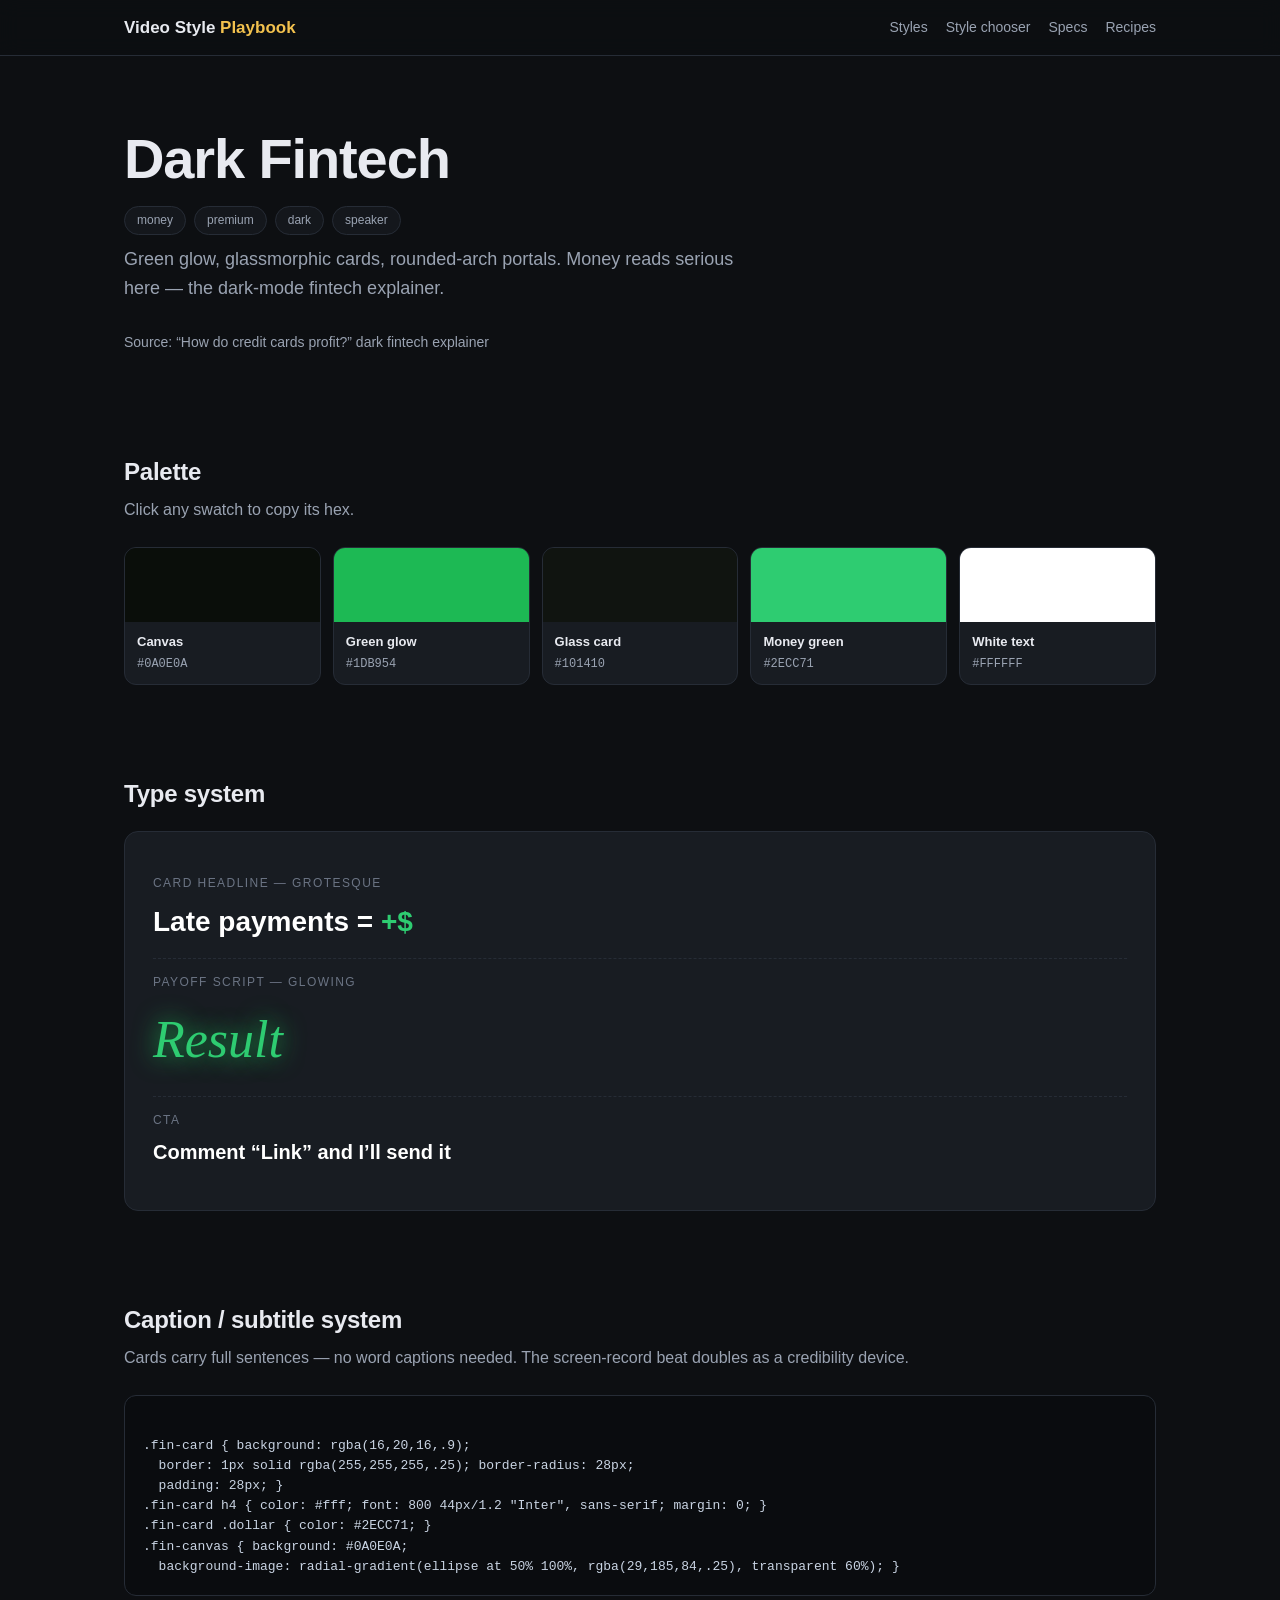
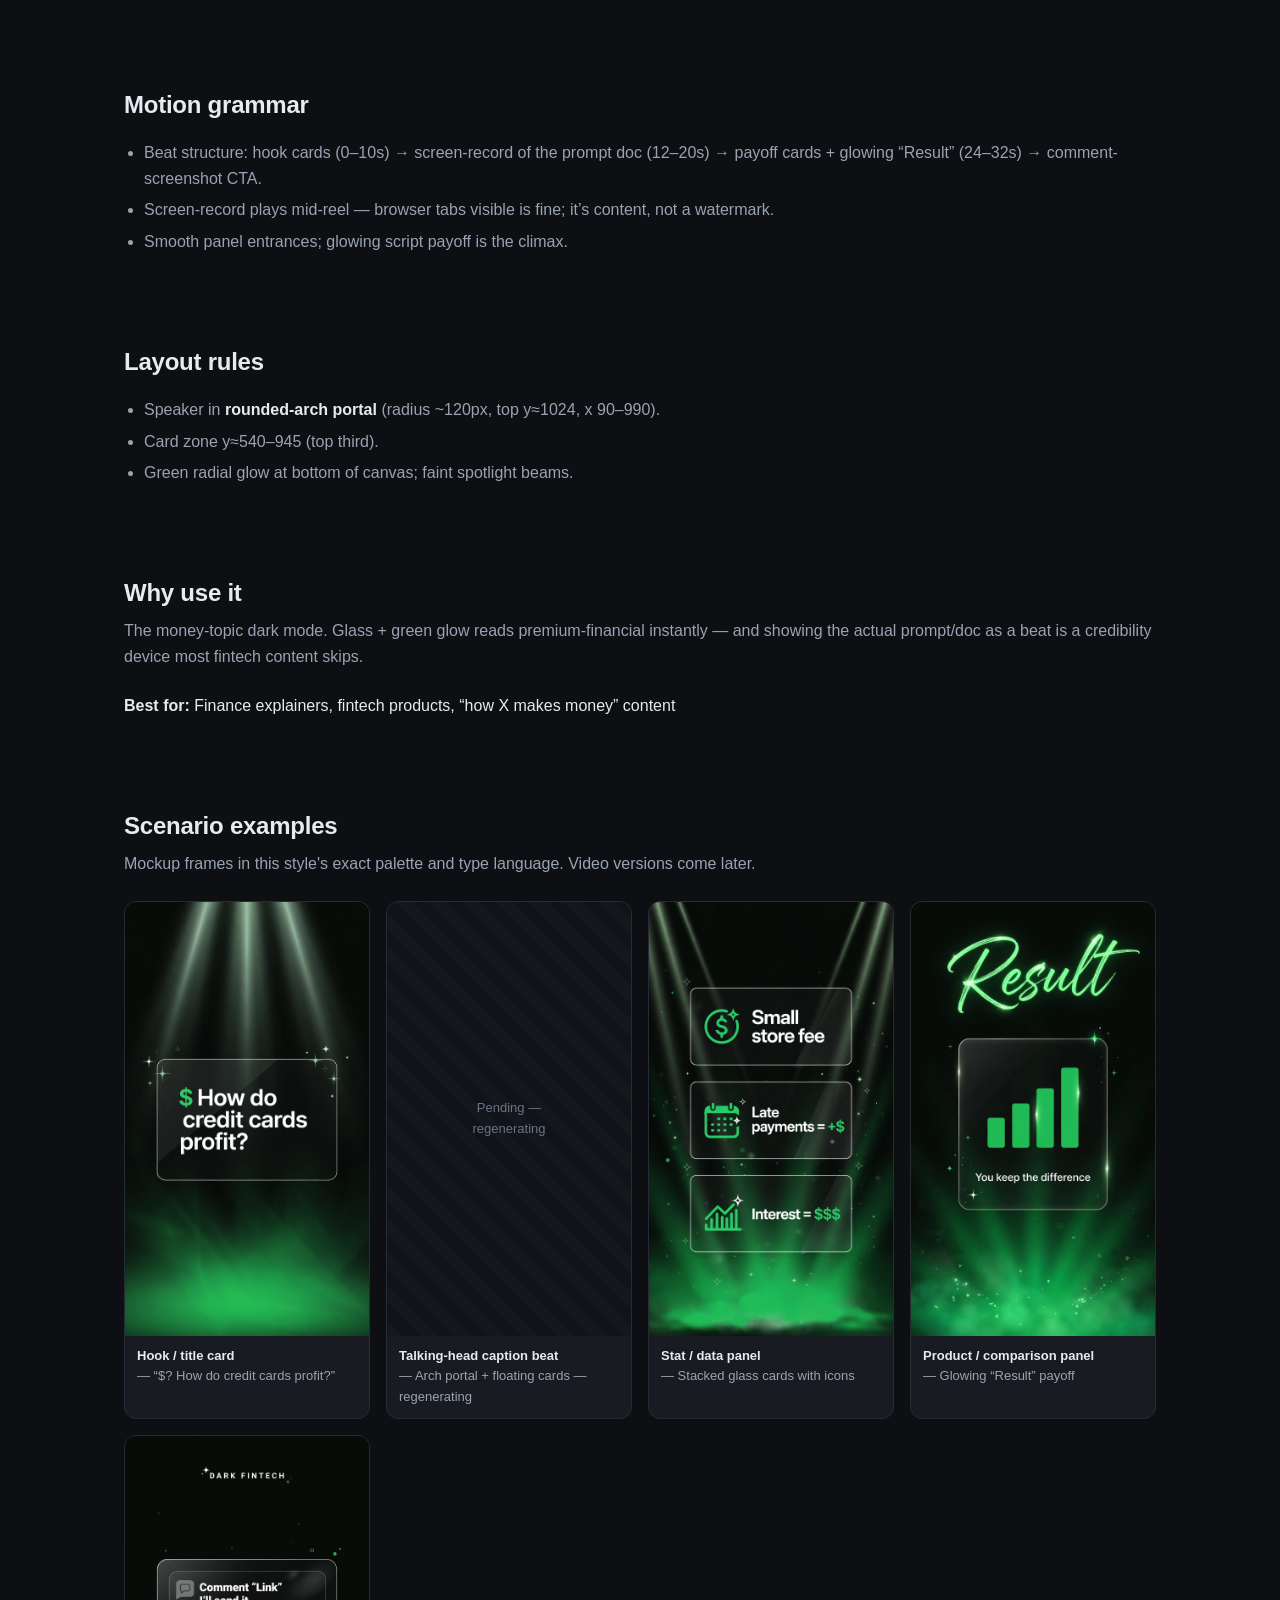
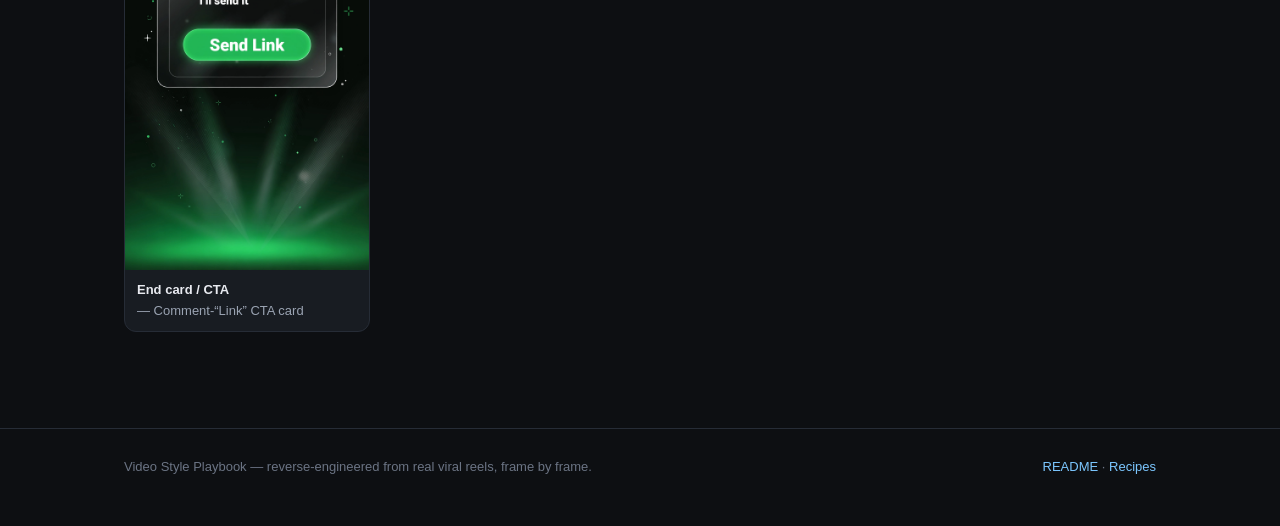
==== docs/styles/dark-fintech.html @ 4b7b0045 "docs/ site: gallery, 6 style pages (swatches, specimens, CSS, scenarios), interactive chooser" ====
<!DOCTYPE html>
<html lang="en">
<head>
<meta charset="utf-8">
<meta name="viewport" content="width=device-width, initial-scale=1">
<title>Dark Fintech — Video Style Playbook</title>
<link rel="stylesheet" href="../assets/style.css">
</head>
<body>
<nav class="nav"><div class="nav-inner">
  <a class="brand" href="../index.html">Video Style <span>Playbook</span></a>
  <div class="nav-links">
    <a href="../index.html">Styles</a>
    <a href="../chooser.html">Style chooser</a>
    <a href="../../STYLES.md">Specs</a>
    <a href="../../RECIPES.md">Recipes</a>
  </div>
</div></nav>
<div class="wrap">
  <header class="hero">
    <h1>Dark Fintech</h1>
    <div class="tags"><span class="tag">money</span><span class="tag">premium</span><span class="tag">dark</span><span class="tag">speaker</span></div>
    <p>Green glow, glassmorphic cards, rounded-arch portals. Money reads serious here — the dark-mode fintech explainer.</p>
    <p class="lead" style="font-size:14px">Source: “How do credit cards profit?” dark fintech explainer</p>
  </header>

  <section class="block">
    <h2 class="sec">Palette</h2>
    <p class="lead">Click any swatch to copy its hex.</p>
    <div class="swatches">
      <div class="swatch" data-copy="#0A0E0A">
        <div class="color" style="background:#0A0E0A"></div>
        <div class="meta"><b>Canvas</b><code>#0A0E0A</code></div>
      </div>
      <div class="swatch" data-copy="#1DB954">
        <div class="color" style="background:#1DB954"></div>
        <div class="meta"><b>Green glow</b><code>#1DB954</code></div>
      </div>
      <div class="swatch" data-copy="#101410">
        <div class="color" style="background:#101410"></div>
        <div class="meta"><b>Glass card</b><code>#101410</code></div>
      </div>
      <div class="swatch" data-copy="#2ECC71">
        <div class="color" style="background:#2ECC71"></div>
        <div class="meta"><b>Money green</b><code>#2ECC71</code></div>
      </div>
      <div class="swatch" data-copy="#FFFFFF">
        <div class="color" style="background:#FFFFFF"></div>
        <div class="meta"><b>White text</b><code>#FFFFFF</code></div>
      </div>
    </div>
  </section>

  <section class="block">
    <h2 class="sec">Type system</h2>
    <div class="specimen">
      <div class="row">
        <div class="lbl">Card headline — grotesque</div>
        <div style="font-family: Arial, sans-serif; font-weight: 800; font-size: 28px; color: #fff">Late payments = <span style='color:#2ECC71'>+$</span></div>
      </div>
      <div class="row">
        <div class="lbl">Payoff script — glowing</div>
        <div style="font-family: Georgia, serif; font-style: italic; font-size: 52px; color: #2ECC71; text-shadow: 0 0 24px #1DB954">Result</div>
      </div>
      <div class="row">
        <div class="lbl">CTA</div>
        <div style="font-family: Arial, sans-serif; font-weight: 700; font-size: 20px; color: #fff">Comment “Link” and I’ll send it</div>
      </div>
    </div>
  </section>

  <section class="block">
    <h2 class="sec">Caption / subtitle system</h2>
    <p class="lead">Cards carry full sentences — no word captions needed. The screen-record beat doubles as a credibility device.</p>
    <div class="code-wrap">
      <button class="copy-btn" data-copy=".fin-card { background: rgba(16,20,16,.9);
  border: 1px solid rgba(255,255,255,.25); border-radius: 28px;
  padding: 28px; }
.fin-card h4 { color: #fff; font: 800 44px/1.2 &quot;Inter&quot;, sans-serif; margin: 0; }
.fin-card .dollar { color: #2ECC71; }
.fin-canvas { background: #0A0E0A;
  background-image: radial-gradient(ellipse at 50% 100%, rgba(29,185,84,.25), transparent 60%); }">Copy CSS</button>
      <pre class="code">.fin-card { background: rgba(16,20,16,.9);
  border: 1px solid rgba(255,255,255,.25); border-radius: 28px;
  padding: 28px; }
.fin-card h4 { color: #fff; font: 800 44px/1.2 &quot;Inter&quot;, sans-serif; margin: 0; }
.fin-card .dollar { color: #2ECC71; }
.fin-canvas { background: #0A0E0A;
  background-image: radial-gradient(ellipse at 50% 100%, rgba(29,185,84,.25), transparent 60%); }</pre>
    </div>
  </section>

  <section class="block">
    <h2 class="sec">Motion grammar</h2>
    <ul class="tight">
      <li>Beat structure: hook cards (0–10s) → screen-record of the prompt doc (12–20s) → payoff cards + glowing “Result” (24–32s) → comment-screenshot CTA.</li>
      <li>Screen-record plays mid-reel — browser tabs visible is fine; it’s content, not a watermark.</li>
      <li>Smooth panel entrances; glowing script payoff is the climax.</li>
    </ul>
  </section>

  <section class="block">
    <h2 class="sec">Layout rules</h2>
    <ul class="tight">
      <li>Speaker in <b>rounded-arch portal</b> (radius ~120px, top y≈1024, x 90–990).</li>
      <li>Card zone y≈540–945 (top third).</li>
      <li>Green radial glow at bottom of canvas; faint spotlight beams.</li>
    </ul>
  </section>

  <section class="block why">
    <h2 class="sec">Why use it</h2>
    <p class="lead">The money-topic dark mode. Glass + green glow reads premium-financial instantly — and showing the actual prompt/doc as a beat is a credibility device most fintech content skips.</p>
    <p><b>Best for:</b> Finance explainers, fintech products, “how X makes money” content</p>
  </section>

  <section class="block">
    <h2 class="sec">Scenario examples</h2>
    <p class="lead">Mockup frames in this style's exact palette and type language. Video versions come later.</p>
    <div class="scen-grid">
      <div class="scen">
        <img src="../../examples/dark-fintech/01-hook.webp" alt="Hook / title card">
        <div class="cap"><b>Hook / title card</b> — “$? How do credit cards profit?”</div>
      </div>
      <div class="scen pending">
        <div class="ph">Pending —<br>regenerating</div>
        <div class="cap"><b>Talking-head caption beat</b> — Arch portal + floating cards — regenerating</div>
      </div>
      <div class="scen">
        <img src="../../examples/dark-fintech/03-data-panel.webp" alt="Stat / data panel">
        <div class="cap"><b>Stat / data panel</b> — Stacked glass cards with icons</div>
      </div>
      <div class="scen">
        <img src="../../examples/dark-fintech/04-comparison-panel.webp" alt="Product / comparison panel">
        <div class="cap"><b>Product / comparison panel</b> — Glowing “Result” payoff</div>
      </div>
      <div class="scen">
        <img src="../../examples/dark-fintech/05-end-card.webp" alt="End card / CTA">
        <div class="cap"><b>End card / CTA</b> — Comment-“Link” CTA card</div>
      </div>
    </div>
  </section>
</div>
<footer><div class="wrap">
  <span>Video Style Playbook — reverse-engineered from real viral reels, frame by frame.</span>
  <span><a href="../../README.md">README</a> · <a href="../../RECIPES.md">Recipes</a></span>
</div></footer>
<script src="../assets/site.js"></script>
</body>
</html>
---- docs/assets/style.css ----
/* Video Style Playbook — dark docs aesthetic */
:root {
  --bg: #0d0f12;
  --bg-soft: #14171c;
  --bg-card: #181c22;
  --border: #262c36;
  --text: #e8eaf0;
  --muted: #9aa3b2;
  --faint: #6b7484;
  --accent: #f2c14e;
  --accent-ink: #1a1a1a;
  --link: #7cc7ff;
  --radius: 14px;
  --font: "Inter", -apple-system, "Segoe UI", Roboto, sans-serif;
  --mono: "JetBrains Mono", "SF Mono", Menlo, Consolas, monospace;
}
* { box-sizing: border-box; }
body {
  margin: 0; background: var(--bg); color: var(--text);
  font-family: var(--font); line-height: 1.6;
}
a { color: var(--link); text-decoration: none; }
a:hover { text-decoration: underline; }
.wrap { max-width: 1080px; margin: 0 auto; padding: 0 24px; }

/* nav */
.nav {
  position: sticky; top: 0; z-index: 50;
  background: rgba(13,15,18,.92); backdrop-filter: blur(10px);
  border-bottom: 1px solid var(--border);
}
.nav-inner { max-width: 1080px; margin: 0 auto; padding: 14px 24px;
  display: flex; align-items: center; gap: 20px; }
.nav .brand { font-weight: 800; font-size: 17px; color: var(--text); }
.nav .brand span { color: var(--accent); }
.nav-links { margin-left: auto; display: flex; gap: 18px; font-size: 14px; }
.nav-links a { color: var(--muted); }
.nav-links a:hover, .nav-links a.active { color: var(--text); }

/* hero */
.hero { padding: 72px 0 40px; }
.hero h1 { font-size: clamp(34px, 5vw, 56px); line-height: 1.1; margin: 0 0 16px;
  letter-spacing: -0.02em; }
.hero h1 em { color: var(--accent); font-style: normal; }
.hero p { color: var(--muted); font-size: 18px; max-width: 640px; margin: 0 0 28px; }
.btn {
  display: inline-block; background: var(--accent); color: var(--accent-ink);
  font-weight: 700; padding: 14px 28px; border-radius: 999px; font-size: 16px;
}
.btn:hover { text-decoration: none; filter: brightness(1.06); }
.btn-ghost {
  display: inline-block; border: 1px solid var(--border); color: var(--text);
  padding: 13px 26px; border-radius: 999px; font-size: 15px; margin-left: 12px;
}
.btn-ghost:hover { border-color: var(--faint); text-decoration: none; }

/* sections */
section.block { padding: 36px 0; }
h2.sec { font-size: 24px; margin: 0 0 6px; letter-spacing: -0.01em; }
p.lead { color: var(--muted); margin: 0 0 24px; }

/* style cards */
.grid { display: grid; grid-template-columns: repeat(auto-fill, minmax(300px, 1fr)); gap: 20px; }
.card {
  background: var(--bg-card); border: 1px solid var(--border);
  border-radius: var(--radius); overflow: hidden;
  transition: transform .18s ease, border-color .18s ease;
}
.card:hover { transform: translateY(-3px); border-color: #3a4250; }
.card img { width: 100%; aspect-ratio: 9/11; object-fit: cover; display: block; }
.card-body { padding: 18px; }
.card-body h3 { margin: 0 0 4px; font-size: 19px; }
.card-body h3 a { color: var(--text); }
.tags { display: flex; gap: 8px; flex-wrap: wrap; margin: 10px 0; }
.tag { font-size: 12px; background: var(--bg-soft); border: 1px solid var(--border);
  padding: 4px 12px; border-radius: 999px; color: var(--muted); }
.card-body p { color: var(--muted); font-size: 14px; margin: 0; }

/* swatches */
.swatches { display: grid; grid-template-columns: repeat(auto-fill, minmax(170px, 1fr)); gap: 12px; margin: 18px 0; }
.swatch { border: 1px solid var(--border); border-radius: 12px; overflow: hidden;
  cursor: pointer; background: var(--bg-card); }
.swatch .color { height: 74px; }
.swatch .meta { padding: 10px 12px; font-size: 13px; }
.swatch .meta b { display: block; font-size: 13px; }
.swatch .meta code { font-family: var(--mono); color: var(--muted); font-size: 12px; }
.swatch:hover .meta code { color: var(--accent); }
.toast {
  position: fixed; bottom: 28px; left: 50%; transform: translateX(-50%);
  background: var(--accent); color: var(--accent-ink); font-weight: 700;
  padding: 10px 22px; border-radius: 999px; opacity: 0; pointer-events: none;
  transition: opacity .2s; z-index: 99;
}
.toast.show { opacity: 1; }

/* type specimen */
.specimen { background: var(--bg-card); border: 1px solid var(--border);
  border-radius: var(--radius); padding: 28px; margin: 18px 0; }
.specimen .row { border-bottom: 1px dashed var(--border); padding: 14px 0; }
.specimen .row:last-child { border-bottom: none; }
.specimen .lbl { font-size: 12px; color: var(--faint); text-transform: uppercase;
  letter-spacing: .12em; margin-bottom: 6px; }

/* code */
pre.code {
  background: #0a0c0f; border: 1px solid var(--border); border-radius: 12px;
  padding: 18px; overflow-x: auto; font-family: var(--mono); font-size: 13px;
  line-height: 1.55; color: #c9d4e3; position: relative;
}
.copy-btn {
  position: absolute; top: 10px; right: 10px; font-size: 12px;
  background: var(--bg-soft); border: 1px solid var(--border); color: var(--muted);
  border-radius: 8px; padding: 6px 12px; cursor: pointer; font-family: var(--font);
}
.copy-btn:hover { color: var(--text); border-color: var(--faint); }
.code-wrap { position: relative; margin: 18px 0; }
.code-wrap pre.code { margin: 0; padding-top: 40px; }

/* scenario gallery */
.scen-grid { display: grid; grid-template-columns: repeat(auto-fill, minmax(200px, 1fr)); gap: 16px; }
.scen { background: var(--bg-card); border: 1px solid var(--border);
  border-radius: 12px; overflow: hidden; }
.scen img { width: 100%; aspect-ratio: 9/16; object-fit: cover; display: block; }
.scen .cap { padding: 10px 12px; font-size: 13px; color: var(--muted); }
.scen .cap b { color: var(--text); display: block; font-size: 13px; }
.scen.pending .ph { aspect-ratio: 9/16; display: flex; align-items: center;
  justify-content: center; background: repeating-linear-gradient(45deg, var(--bg-soft), var(--bg-soft) 12px, #10131a 12px, #10131a 24px);
  color: var(--faint); font-size: 13px; text-align: center; padding: 20px; }

/* lists */
ul.tight { padding-left: 20px; color: var(--muted); }
ul.tight li { margin: 6px 0; }
ul.tight b, .why b { color: var(--text); }

/* table */
table.cmp { width: 100%; border-collapse: collapse; font-size: 14px; margin: 18px 0; }
table.cmp th, table.cmp td { text-align: left; padding: 12px 14px;
  border-bottom: 1px solid var(--border); vertical-align: top; }
table.cmp th { color: var(--faint); font-weight: 600; font-size: 12px;
  text-transform: uppercase; letter-spacing: .08em; }
table.cmp td { color: var(--muted); }
table.cmp td:first-child { color: var(--text); font-weight: 600; white-space: nowrap; }

/* chooser */
.q { background: var(--bg-card); border: 1px solid var(--border);
  border-radius: var(--radius); padding: 22px; margin: 16px 0; }
.q h3 { margin: 0 0 14px; font-size: 17px; }
.opts { display: flex; flex-wrap: wrap; gap: 10px; }
.opt {
  border: 1px solid var(--border); background: var(--bg-soft); color: var(--muted);
  border-radius: 999px; padding: 10px 20px; cursor: pointer; font-size: 14px;
  font-family: var(--font); transition: all .15s;
}
.opt:hover { border-color: var(--faint); color: var(--text); }
.opt.sel { background: var(--accent); border-color: var(--accent); color: var(--accent-ink); font-weight: 700; }
#result { display: none; margin-top: 8px; }
.result-card { background: var(--bg-card); border: 2px solid var(--accent);
  border-radius: var(--radius); padding: 28px; }
.result-card h2 { margin: 0 0 8px; }
.result-card .runner { margin-top: 18px; padding-top: 18px; border-top: 1px solid var(--border); }

footer { border-top: 1px solid var(--border); margin-top: 60px; padding: 28px 0 48px;
  color: var(--faint); font-size: 13px; }
footer .wrap { display: flex; justify-content: space-between; flex-wrap: wrap; gap: 12px; }
@media (max-width: 640px) {
  .nav-links { display: none; }
  .hero { padding: 44px 0 28px; }
}
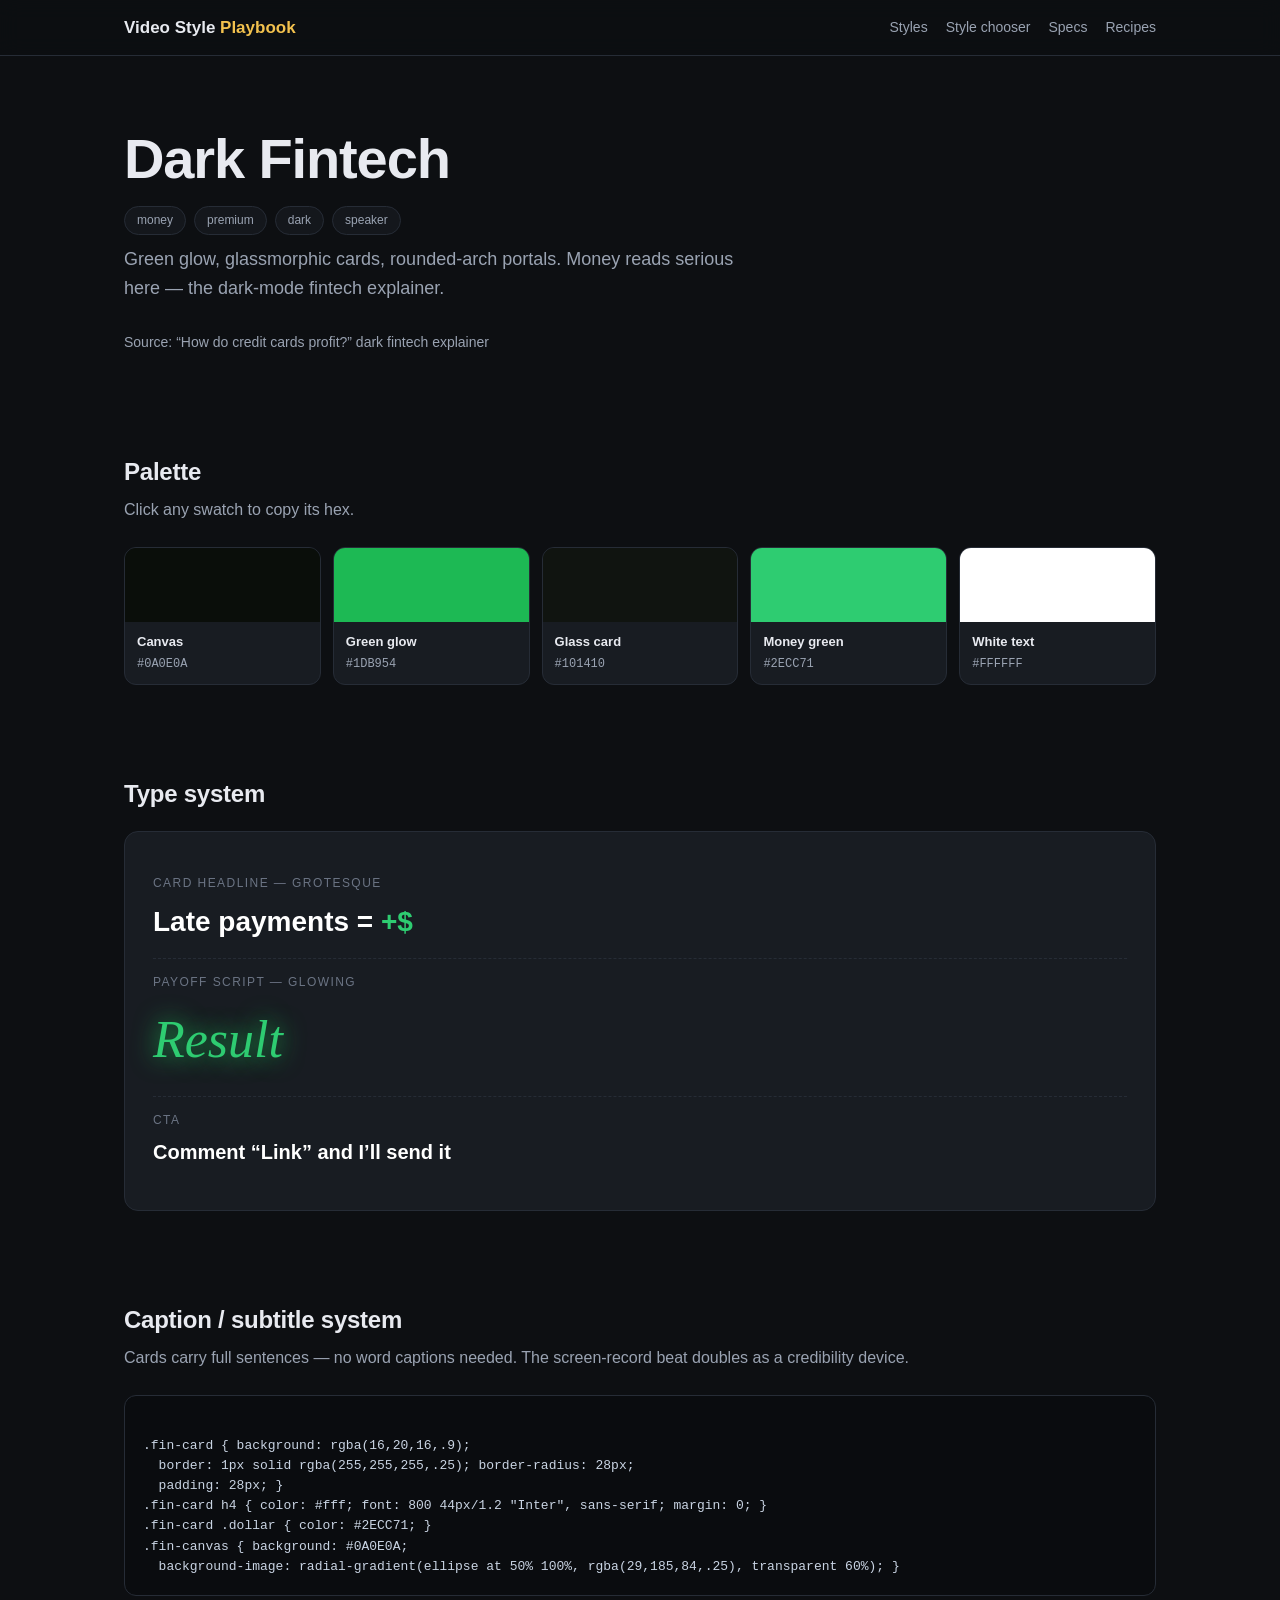
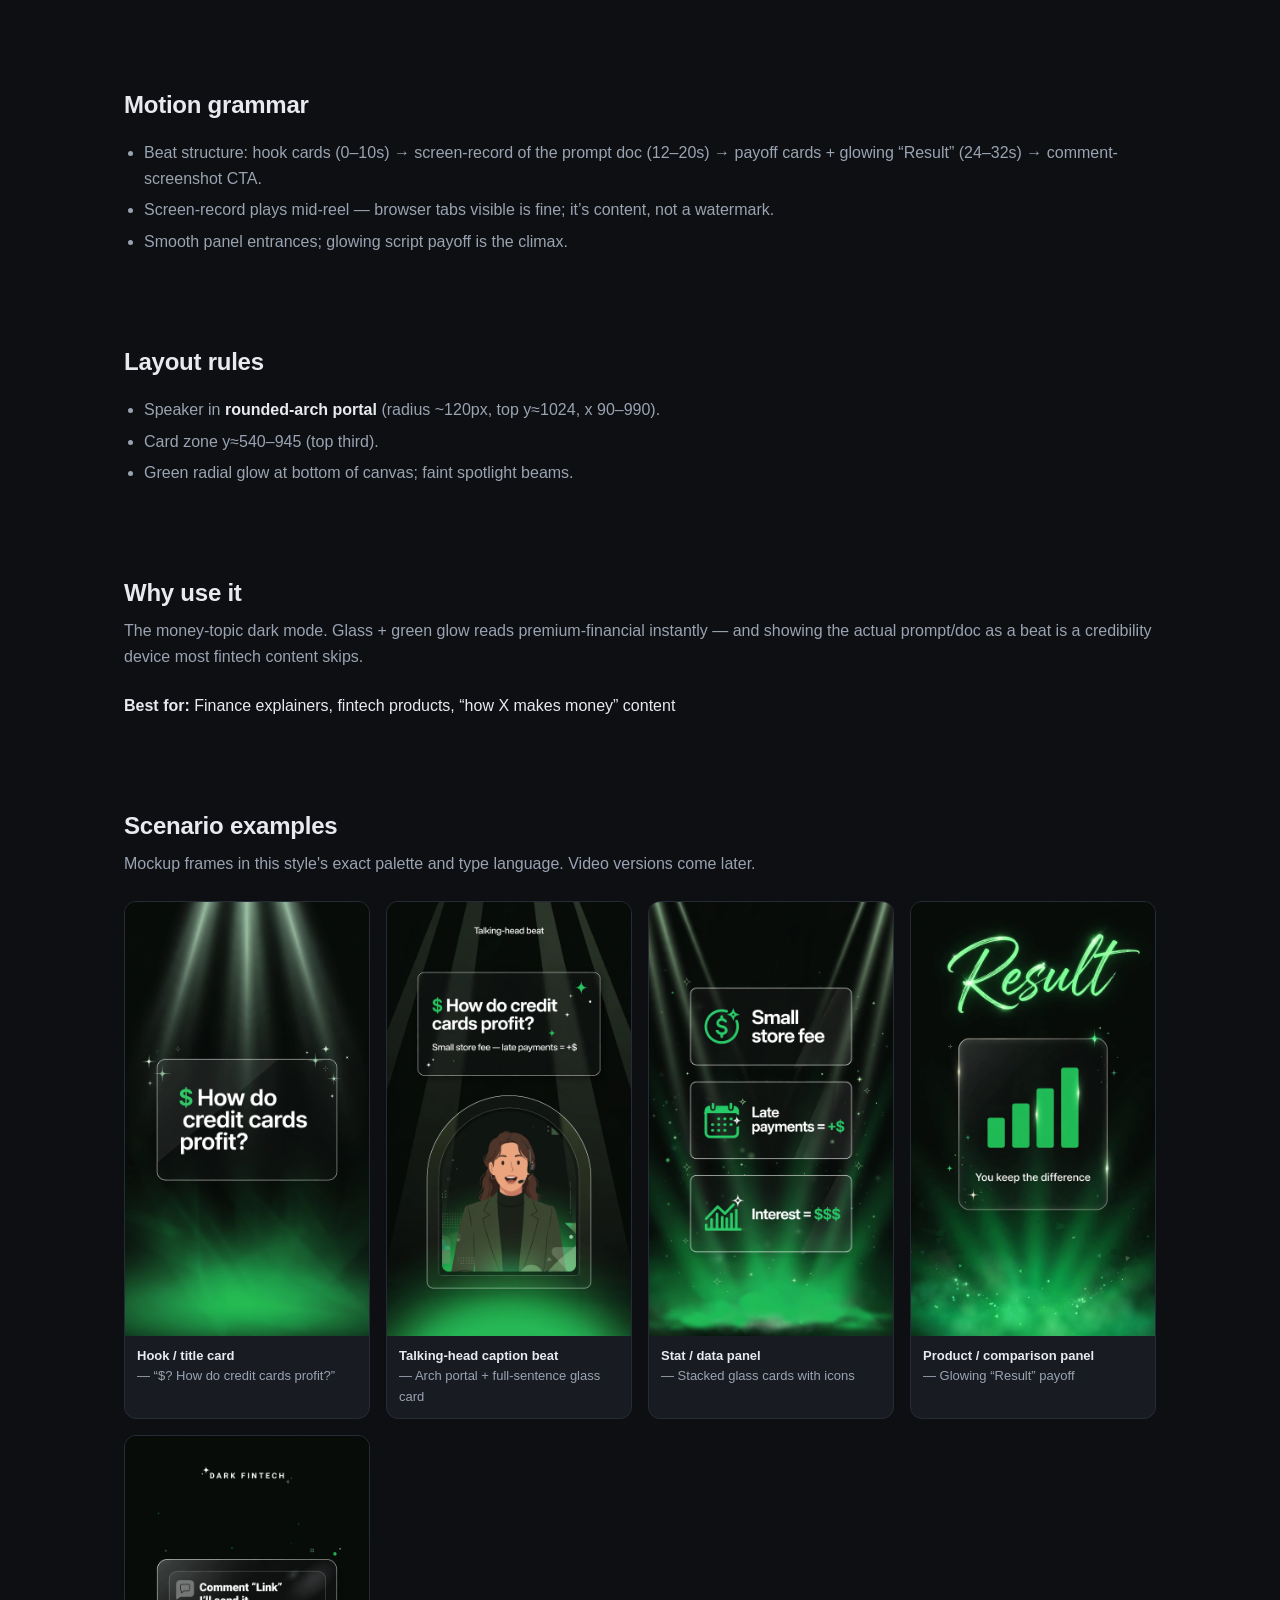
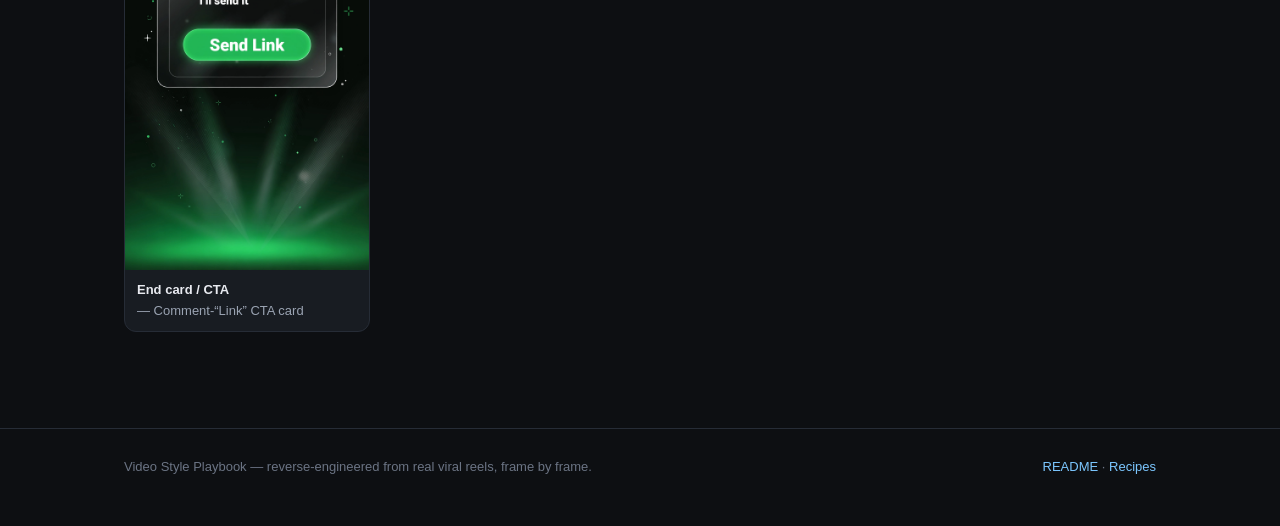
==== commit a3eea403: "fill the 2 pending example images (dark-fintech + mono-kinetic 02-caption-beat); wire into docs gene" ====
--- a/docs/styles/dark-fintech.html
+++ b/docs/styles/dark-fintech.html
@@ -122,9 +122,9 @@
         <img src="../../examples/dark-fintech/01-hook.webp" alt="Hook / title card">
         <div class="cap"><b>Hook / title card</b> — “$? How do credit cards profit?”</div>
       </div>
-      <div class="scen pending">
-        <div class="ph">Pending —<br>regenerating</div>
-        <div class="cap"><b>Talking-head caption beat</b> — Arch portal + floating cards — regenerating</div>
+      <div class="scen">
+        <img src="../../examples/dark-fintech/02-caption-beat.webp" alt="Talking-head caption beat">
+        <div class="cap"><b>Talking-head caption beat</b> — Arch portal + full-sentence glass card</div>
       </div>
       <div class="scen">
         <img src="../../examples/dark-fintech/03-data-panel.webp" alt="Stat / data panel">
